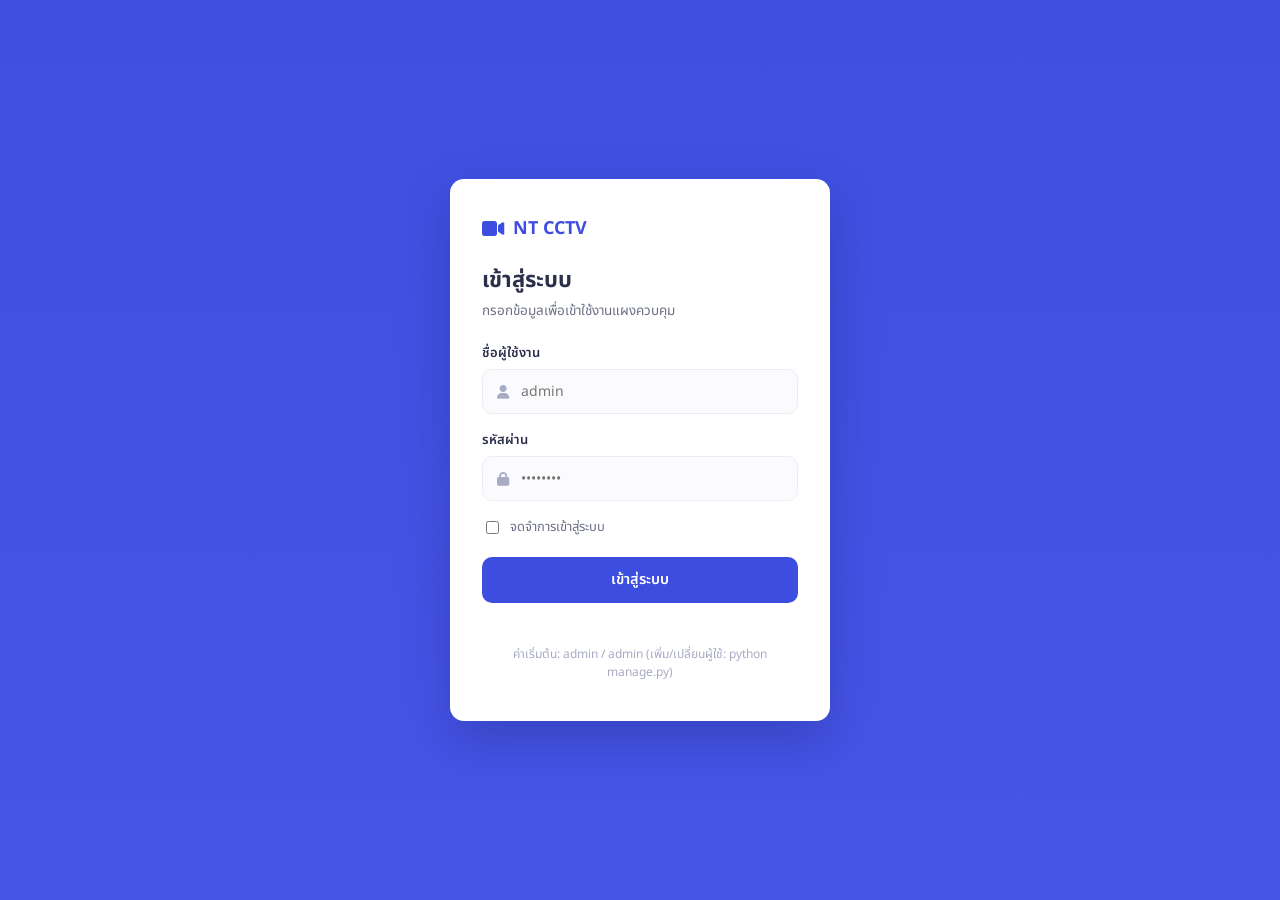
==== index.html @ cc2171d7 "Fix MikroTik Netwatch status never reaching the dashboard สถานะที่ MikroTik รายงานเข้ามาไม่เคยแสดงบน" ====
<!DOCTYPE html>
<html lang="th">
<head>
<meta charset="UTF-8" />
<meta name="viewport" content="width=device-width, initial-scale=1.0" />
<meta name="theme-color" content="#3d4de0" />
<link rel="manifest" href="manifest.json" />
<link rel="icon" type="image/png" href="icon-192.png" />
<link rel="apple-touch-icon" href="icon-192.png" />
<title>NT CCTV - เข้าสู่ระบบ</title>
<script>
  // render-blocking guard: already logged in -> go straight to dashboard (no flash)
  if (sessionStorage.getItem("ntcctv_auth") === "1" || localStorage.getItem("ntcctv_auth") === "1") {
    location.replace("dashboard.html");
  }
</script>
<link rel="preconnect" href="https://fonts.googleapis.com">
<link href="https://fonts.googleapis.com/css2?family=Noto+Sans+Thai:wght@400;500;600;700&display=swap" rel="stylesheet">
<link rel="stylesheet" href="https://cdnjs.cloudflare.com/ajax/libs/font-awesome/6.5.1/css/all.min.css">
<link rel="stylesheet" href="style.css" />
</head>
<body>

<div class="login-wrap">
  <form id="loginForm" class="login-card">
    <div class="login-logo">
      <i class="fa-solid fa-video"></i>
      <span>NT <b>CCTV</b></span>
    </div>
    <h1>เข้าสู่ระบบ</h1>
    <p class="login-sub">กรอกข้อมูลเพื่อเข้าใช้งานแผงควบคุม</p>

    <label class="field">
      <span>ชื่อผู้ใช้งาน</span>
      <div class="field-input">
        <i class="fa-solid fa-user"></i>
        <input type="text" id="loginUser" placeholder="admin" autocomplete="username" required />
      </div>
    </label>

    <label class="field">
      <span>รหัสผ่าน</span>
      <div class="field-input">
        <i class="fa-solid fa-lock"></i>
        <input type="password" id="loginPass" placeholder="••••••••" autocomplete="current-password" required />
      </div>
    </label>

    <label class="remember">
      <input type="checkbox" id="loginRemember" />
      <span>จดจำการเข้าสู่ระบบ</span>
    </label>

    <button type="submit" class="btn-primary btn-block">เข้าสู่ระบบ</button>
    <p class="login-error" id="loginError"></p>
    <p class="login-hint">ค่าเริ่มต้น: admin / admin (เพิ่ม/เปลี่ยนผู้ใช้: python manage.py)</p>
  </form>
</div>

<script src="app.js"></script>
<script>
  if ("serviceWorker" in navigator) {
    navigator.serviceWorker.register("/sw.js").catch(() => {});
  }
</script>
</body>
</html>
---- style.css ----
:root {
  --blue-primary: #3d4de0;
  --blue-primary-dark: #2f3cc4;
  --sidebar-bg: linear-gradient(180deg, #3f4fe0 0%, #4655e8 100%);
  --green: #22b573;
  --red: #e5484d;
  --orange: #f2a93b;
  --text-dark: #2b2f4a;
  --text-mid: #6b7086;
  --text-light: #a7abc3;
  --bg: #f3f4f9;
  --card-bg: #ffffff;
  --border: #ececf3;
  --radius: 14px;
}

* { box-sizing: border-box; }

body {
  margin: 0;
  font-family: 'Noto Sans Thai', 'Segoe UI', sans-serif;
  background: var(--bg);
  color: var(--text-dark);
}

button, input {
  font-family: inherit;
}

/* ===================== LOGIN ===================== */
.login-wrap {
  min-height: 100vh;
  display: flex;
  align-items: center;
  justify-content: center;
  background: var(--sidebar-bg);
  padding: 20px;
}

.login-card {
  background: #fff;
  width: 100%;
  max-width: 380px;
  border-radius: var(--radius);
  padding: 36px 32px 28px;
  box-shadow: 0 20px 50px rgba(20, 25, 80, 0.25);
}

.login-logo {
  display: flex;
  align-items: center;
  gap: 8px;
  font-size: 18px;
  font-weight: 700;
  color: var(--blue-primary);
  margin-bottom: 22px;
}
.login-logo i { font-size: 20px; }

.login-card h1 {
  font-size: 22px;
  margin: 0 0 4px;
}
.login-sub {
  color: var(--text-mid);
  font-size: 13.5px;
  margin: 0 0 22px;
}

.field {
  display: block;
  margin-bottom: 16px;
}
.field span {
  display: block;
  font-size: 13px;
  font-weight: 600;
  color: var(--text-dark);
  margin-bottom: 6px;
}
.field-input {
  display: flex;
  align-items: center;
  gap: 10px;
  border: 1.5px solid var(--border);
  border-radius: 10px;
  padding: 10px 14px;
  background: #fbfbfe;
  transition: border-color .15s;
}
.field-input:focus-within {
  border-color: var(--blue-primary);
}
.field-input i {
  color: var(--text-light);
  font-size: 14px;
}
.field-input input {
  border: none;
  outline: none;
  background: transparent;
  flex: 1;
  font-size: 14px;
  color: var(--text-dark);
}

.remember {
  display: flex;
  align-items: center;
  gap: 8px;
  font-size: 13px;
  color: var(--text-mid);
  margin-bottom: 20px;
  cursor: pointer;
}

.btn-primary {
  background: var(--blue-primary);
  color: #fff;
  border: none;
  border-radius: 10px;
  padding: 12px 18px;
  font-size: 14.5px;
  font-weight: 600;
  cursor: pointer;
  transition: background .15s;
}
.btn-primary:hover { background: var(--blue-primary-dark); }
.btn-block { width: 100%; }

.btn-secondary {
  background: #fff;
  color: var(--text-dark);
  border: 1.5px solid var(--border);
  border-radius: 10px;
  padding: 12px 18px;
  font-size: 14.5px;
  font-weight: 600;
  cursor: pointer;
}
.btn-secondary:hover { background: #f6f6fb; }

.login-error {
  color: var(--red);
  font-size: 13px;
  min-height: 18px;
  margin: 10px 0 0;
  text-align: center;
}
.login-hint {
  text-align: center;
  color: var(--text-light);
  font-size: 12px;
  margin-top: 14px;
}

/* ===================== APP LAYOUT ===================== */
.app-wrap {
  display: flex;
  min-height: 100vh;
}

.sidebar {
  width: 260px;
  flex-shrink: 0;
  background: var(--sidebar-bg);
  color: #fff;
  padding: 22px 16px;
  position: relative;
  display: flex;
  flex-direction: column;
  transition: width .2s ease;
}
.sidebar.collapsed { width: 78px; }
.sidebar.collapsed .brand-text,
.sidebar.collapsed .nav-item span,
.sidebar.collapsed .nav-chevron,
.sidebar.collapsed .nav-section {
  display: none;
}
.sidebar.collapsed .nav-item { justify-content: center; }

.brand {
  display: flex;
  align-items: center;
  gap: 10px;
  font-size: 19px;
  font-weight: 700;
  padding: 4px 10px 22px;
}
.brand i { font-size: 20px; }

.nav {
  display: flex;
  flex-direction: column;
  gap: 3px;
  flex: 1;
  overflow-y: auto;
}
.nav-section {
  font-size: 11px;
  text-transform: uppercase;
  letter-spacing: .06em;
  color: rgba(255,255,255,.55);
  padding: 14px 10px 4px;
  font-weight: 600;
}
.nav-item {
  display: flex;
  align-items: center;
  gap: 12px;
  padding: 11px 12px;
  border-radius: 10px;
  color: rgba(255,255,255,.85);
  text-decoration: none;
  font-size: 14px;
  font-weight: 500;
  transition: background .15s;
}
.nav-item i:first-child { width: 18px; text-align: center; }
.nav-item:hover { background: rgba(255,255,255,.12); }
.nav-item.active {
  background: rgba(255,255,255,.18);
  color: #fff;
  font-weight: 600;
}
.nav-chevron {
  margin-left: auto;
  font-size: 11px;
  opacity: .6;
}
.nav-item[data-disabled="true"] {
  cursor: not-allowed;
}

.collapse-btn {
  position: absolute;
  bottom: 18px;
  left: 50%;
  transform: translateX(-50%);
  width: 34px;
  height: 34px;
  border-radius: 50%;
  border: none;
  background: rgba(255,255,255,.15);
  color: #fff;
  cursor: pointer;
  display: flex;
  align-items: center;
  justify-content: center;
  transition: transform .2s;
}
.sidebar.collapsed .collapse-btn i { transform: rotate(180deg); }

/* ===================== MAIN / TOPBAR ===================== */
.main {
  flex: 1;
  display: flex;
  flex-direction: column;
  min-width: 0;
}

.topbar {
  display: flex;
  align-items: center;
  justify-content: space-between;
  gap: 20px;
  padding: 18px 32px;
  background: var(--bg);
}

.search-box {
  flex: 1;
  max-width: 480px;
  display: flex;
  align-items: center;
  background: #fff;
  border-radius: 10px;
  border: 1.5px solid var(--border);
  overflow: hidden;
}
.search-box input {
  flex: 1;
  border: none;
  outline: none;
  padding: 12px 16px;
  font-size: 14px;
  background: transparent;
}
.search-box button {
  background: var(--blue-primary);
  border: none;
  color: #fff;
  padding: 12px 18px;
  cursor: pointer;
}

.top-actions {
  display: flex;
  align-items: center;
  gap: 18px;
}
.icon-btn {
  position: relative;
  background: #fff;
  border: 1.5px solid var(--border);
  width: 42px;
  height: 42px;
  border-radius: 50%;
  display: flex;
  align-items: center;
  justify-content: center;
  cursor: pointer;
  color: var(--text-mid);
  font-size: 16px;
}
.icon-btn:hover { color: var(--blue-primary); }
.badge {
  position: absolute;
  top: -4px;
  right: -4px;
  background: var(--red);
  color: #fff;
  font-size: 10px;
  font-weight: 700;
  min-width: 18px;
  height: 18px;
  border-radius: 9px;
  display: flex;
  align-items: center;
  justify-content: center;
  padding: 0 4px;
}
.profile-wrap {
  position: relative;
}
.profile {
  background: none;
  border: none;
  padding: 0;
  cursor: pointer;
  display: flex;
  align-items: center;
}
.profile i {
  font-size: 40px;
  color: var(--blue-primary);
}
.profile-menu {
  position: absolute;
  top: calc(100% + 12px);
  right: 0;
  width: 200px;
  background: #fff;
  border-radius: 14px;
  box-shadow: 0 16px 40px rgba(20, 25, 80, .18);
  border: 1px solid var(--border);
  overflow: hidden;
  z-index: 50;
}
.profile-menu-user {
  display: flex;
  align-items: center;
  gap: 10px;
  padding: 14px 16px;
  font-size: 13.5px;
  font-weight: 700;
  color: var(--text-dark);
  border-bottom: 1px solid var(--border);
}
.profile-menu-user i { color: var(--blue-primary); }
.profile-menu-item {
  display: flex;
  align-items: center;
  gap: 10px;
  width: 100%;
  padding: 12px 16px;
  background: none;
  border: none;
  font-size: 13.5px;
  font-weight: 500;
  color: var(--red);
  cursor: pointer;
  text-align: left;
}
.profile-menu-item:hover { background: #fdf2f2; }

/* ===================== NOTIFICATIONS ===================== */
.notif-wrap {
  position: relative;
}
.notif-panel {
  position: absolute;
  top: calc(100% + 12px);
  right: 0;
  width: 320px;
  background: #fff;
  border-radius: 14px;
  box-shadow: 0 16px 40px rgba(20, 25, 80, .18);
  border: 1px solid var(--border);
  overflow: hidden;
  z-index: 50;
}
.notif-panel-header {
  display: flex;
  align-items: center;
  justify-content: space-between;
  padding: 14px 16px;
  border-bottom: 1px solid var(--border);
  font-size: 13.5px;
  font-weight: 700;
  color: var(--text-dark);
}
.notif-refresh {
  background: none;
  border: none;
  color: var(--text-mid);
  font-size: 14px;
  cursor: pointer;
  padding: 4px;
  border-radius: 6px;
}
.notif-refresh:hover { color: var(--blue-primary); }
.notif-list {
  list-style: none;
  margin: 0;
  padding: 6px;
  max-height: 260px;
  overflow-y: auto;
}
.notif-item {
  display: flex;
  align-items: center;
  gap: 10px;
  padding: 10px 10px;
  border-radius: 10px;
  font-size: 13.5px;
}
.notif-item:hover { background: #f8f9fd; }
.notif-item .notif-dot {
  width: 8px;
  height: 8px;
  border-radius: 50%;
  background: var(--red);
  flex-shrink: 0;
}
.notif-item .notif-name {
  flex: 1;
  color: var(--text-dark);
  font-weight: 500;
}
.notif-item .notif-count {
  color: var(--red);
  font-weight: 700;
}
.notif-empty {
  padding: 26px 16px;
  text-align: center;
  color: var(--text-light);
  font-size: 13px;
}
.notif-panel-footer {
  padding: 10px 16px;
  font-size: 11.5px;
  color: var(--text-light);
  border-top: 1px solid var(--border);
  text-align: right;
}

/* ===================== CONTENT ===================== */
.content {
  padding: 8px 32px 40px;
}
.content-head {
  display: flex;
  align-items: center;
  justify-content: space-between;
  flex-wrap: wrap;
  gap: 10px;
  margin-bottom: 22px;
}
.content-head h1 {
  font-size: 26px;
  margin: 0;
}
.api-status {
  display: flex;
  align-items: center;
  gap: 8px;
  font-size: 13px;
  color: var(--text-mid);
  background: #fff;
  border: 1.5px solid var(--border);
  padding: 7px 14px;
  border-radius: 20px;
  cursor: pointer;
}
.api-status i { font-size: 8px; color: var(--red); }
.api-status.connected i { color: var(--green); }
.api-status.demo i { color: var(--orange); }
.api-status.error i { color: var(--red); }
.api-status.loading i {
  color: var(--orange);
  animation: pulse 1s ease-in-out infinite;
}
@keyframes pulse {
  0%, 100% { opacity: 1; }
  50% { opacity: .3; }
}

.cards-grid {
  display: grid;
  grid-template-columns: repeat(2, minmax(0, 1fr));
  gap: 22px;
}
@media (max-width: 900px) {
  .cards-grid { grid-template-columns: 1fr; }
}

.card {
  background: var(--card-bg);
  border-radius: var(--radius);
  padding: 22px 24px;
  display: flex;
  align-items: center;
  justify-content: space-between;
  gap: 16px;
  border-left: 5px solid var(--blue-primary);
  box-shadow: 0 4px 18px rgba(30, 40, 90, .05);
}
.card.accent-green { border-left-color: var(--green); }

.card-info { display: flex; flex-direction: column; gap: 10px; }
.card-title {
  font-size: 13.5px;
  font-weight: 700;
  color: var(--blue-primary);
  text-transform: none;
}
.card-stats {
  display: flex;
  align-items: center;
  gap: 22px;
  flex-wrap: wrap;
}
.stat { display: flex; flex-direction: column; }
.stat .stat-label {
  font-size: 10.5px;
  font-weight: 700;
  letter-spacing: .03em;
  color: var(--text-light);
}
.stat .stat-value {
  font-size: 15px;
  font-weight: 700;
}
.stat.up .stat-value { color: var(--green); }
.stat.down .stat-value { color: var(--red); }
.stat.unknown .stat-value { color: var(--orange); }

.card-icon {
  width: 54px;
  height: 54px;
  border-radius: 14px;
  background: #f4f5fb;
  color: #c7cae3;
  display: flex;
  align-items: center;
  justify-content: center;
  font-size: 22px;
  flex-shrink: 0;
}

/* ===================== MODAL ===================== */
.modal-overlay {
  position: fixed;
  inset: 0;
  background: rgba(20, 24, 60, .45);
  display: flex;
  align-items: center;
  justify-content: center;
  z-index: 100;
  padding: 20px;
}
.modal-overlay[hidden] {
  display: none;
}
.modal {
  background: #fff;
  width: 100%;
  max-width: 520px;
  max-height: 88vh;
  border-radius: var(--radius);
  display: flex;
  flex-direction: column;
  overflow: hidden;
}
.modal-header {
  display: flex;
  align-items: center;
  justify-content: space-between;
  padding: 20px 24px;
  border-bottom: 1px solid var(--border);
}
.modal-header h2 {
  font-size: 17px;
  margin: 0;
  display: flex;
  align-items: center;
  gap: 8px;
}
.modal-close {
  background: none;
  border: none;
  font-size: 16px;
  color: var(--text-mid);
  cursor: pointer;
}
.modal-body {
  padding: 20px 24px;
  overflow-y: auto;
}
.modal-footer {
  display: flex;
  justify-content: flex-end;
  gap: 10px;
  padding: 16px 24px;
  border-top: 1px solid var(--border);
}

.schema-hint {
  background: #f8f9fd;
  border: 1px solid var(--border);
  border-radius: 10px;
  padding: 14px 16px;
  font-size: 12.5px;
  color: var(--text-mid);
  margin-top: 6px;
}
.schema-hint p { margin: 0 0 6px; }
.schema-title { font-weight: 600; color: var(--text-dark); margin-top: 10px !important; }
.schema-hint pre {
  background: #fff;
  border: 1px solid var(--border);
  border-radius: 8px;
  padding: 10px 12px;
  font-size: 11.5px;
  overflow-x: auto;
  margin: 4px 0 0;
}

/* ===================== DEVICES PAGE ===================== */
.panel {
  background: var(--card-bg);
  border-radius: var(--radius);
  padding: 20px 24px;
  margin-bottom: 22px;
  box-shadow: 0 4px 18px rgba(30, 40, 90, .05);
}
.panel-title {
  font-size: 15px;
  font-weight: 700;
  color: var(--blue-primary);
  margin-bottom: 16px;
}

.device-form {
  display: grid;
  grid-template-columns: 2fr 1.4fr 1.2fr auto;
  gap: 14px;
  align-items: end;
}
.device-form .field { margin-bottom: 0; }
.device-form .btn-primary { white-space: nowrap; height: 46px; }
.device-form .login-error { grid-column: 1 / -1; text-align: left; margin: 0; }
.field-input select {
  border: none;
  outline: none;
  background: transparent;
  flex: 1;
  font-size: 14px;
  color: var(--text-dark);
  font-family: inherit;
}
@media (max-width: 900px) {
  .device-form { grid-template-columns: 1fr; }
}

.table-wrap { overflow-x: auto; }
.device-table {
  width: 100%;
  border-collapse: collapse;
  font-size: 13.5px;
}
.device-table th {
  text-align: left;
  padding: 10px 12px;
  color: var(--text-light);
  font-size: 11.5px;
  text-transform: uppercase;
  letter-spacing: .04em;
  border-bottom: 1.5px solid var(--border);
}
.device-table td {
  padding: 12px;
  border-bottom: 1px solid var(--border);
}
.device-table tr:hover td { background: #f8f9fd; }
.dev-id { font-weight: 700; color: var(--blue-primary); }
.dev-seen { color: var(--text-mid); font-size: 12.5px; white-space: nowrap; }
.dev-empty { text-align: center; color: var(--text-light); padding: 28px !important; }

.dev-status {
  display: inline-block;
  padding: 3px 10px;
  border-radius: 12px;
  font-size: 11.5px;
  font-weight: 700;
}
.dev-status.up { background: #e6f7ef; color: var(--green); }
.dev-status.down { background: #fdeaea; color: var(--red); }
.dev-status.unknown { background: #fdf3e2; color: var(--orange); }

.dev-actions { white-space: nowrap; text-align: right; }
.btn-mini {
  background: #fff;
  border: 1.5px solid var(--border);
  border-radius: 8px;
  padding: 6px 10px;
  font-size: 12.5px;
  font-weight: 600;
  color: var(--text-dark);
  cursor: pointer;
  margin-left: 6px;
}
.btn-mini:hover { border-color: var(--blue-primary); color: var(--blue-primary); }
.btn-mini.danger:hover { border-color: var(--red); color: var(--red); }

.table-hint {
  margin: 14px 0 0;
  font-size: 12.5px;
  color: var(--text-mid);
}

.code-hint {
  font-size: 13px;
  color: var(--text-mid);
  margin: 0 0 14px;
}
.code-block-head[hidden] {
  display: none;   /* display:flex ข้างล่างจะชนะ [hidden] ของเบราว์เซอร์ ถ้าไม่เขียนบรรทัดนี้ */
}
.code-block-head {
  display: flex;
  align-items: center;
  justify-content: space-between;
  font-size: 13px;
  font-weight: 700;
  margin: 12px 0 6px;
}
.btn-copy {
  background: #fff;
  border: 1.5px solid var(--border);
  border-radius: 8px;
  padding: 4px 10px;
  font-size: 12px;
  font-weight: 600;
  cursor: pointer;
  color: var(--text-mid);
}
.btn-copy:hover { color: var(--blue-primary); border-color: var(--blue-primary); }
.code-block {
  background: #1e2233;
  color: #d6e0ff;
  border-radius: 10px;
  padding: 14px 16px;
  font-size: 12px;
  line-height: 1.7;
  overflow-x: auto;
  margin: 0;
  white-space: pre;
}

/* ===================== RESPONSIVE (MOBILE) ===================== */
@media (max-width: 768px) {
  .sidebar {
    width: 72px;
    padding: 18px 10px;
  }
  .sidebar .brand-text,
  .sidebar .nav-item span,
  .sidebar .nav-chevron,
  .sidebar .nav-section {
    display: none;
  }
  .sidebar .nav-item { justify-content: center; }
  .sidebar .brand { justify-content: center; padding: 4px 0 18px; }
  .collapse-btn { display: none; }

  .topbar {
    padding: 14px 16px;
    gap: 12px;
  }
  .content { padding: 8px 16px 28px; }
  .content-head h1 { font-size: 22px; }

  .notif-panel { width: 280px; right: -60px; }
}
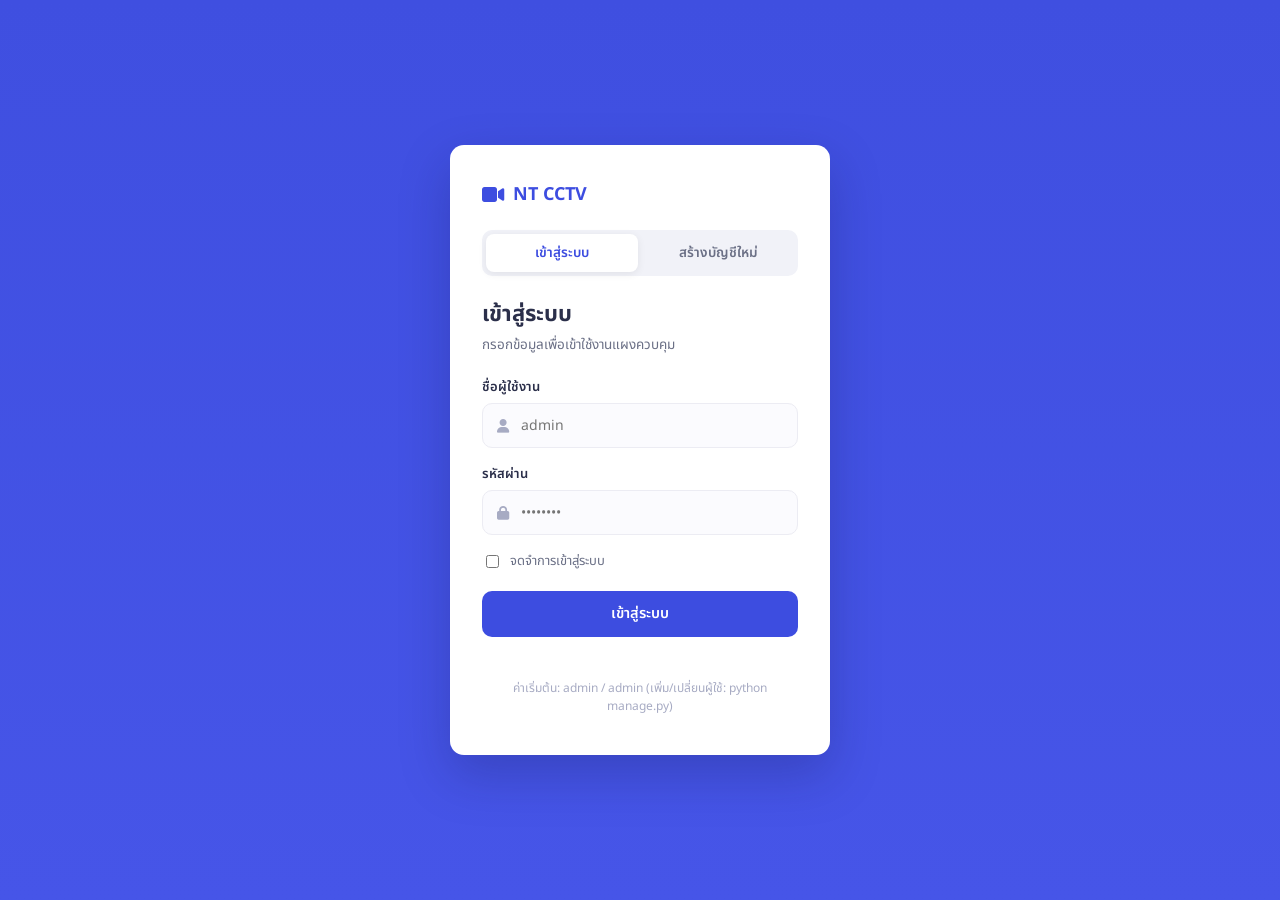
==== commit 30bfc546: "Add user registration form directly on the login page" ====
--- a/index.html
+++ b/index.html
@@ -22,39 +22,82 @@
 <body>
 
 <div class="login-wrap">
-  <form id="loginForm" class="login-card">
+  <div class="login-card">
     <div class="login-logo">
       <i class="fa-solid fa-video"></i>
       <span>NT <b>CCTV</b></span>
     </div>
-    <h1>เข้าสู่ระบบ</h1>
-    <p class="login-sub">กรอกข้อมูลเพื่อเข้าใช้งานแผงควบคุม</p>
 
-    <label class="field">
-      <span>ชื่อผู้ใช้งาน</span>
-      <div class="field-input">
-        <i class="fa-solid fa-user"></i>
-        <input type="text" id="loginUser" placeholder="admin" autocomplete="username" required />
-      </div>
-    </label>
+    <div class="auth-tabs">
+      <button type="button" class="auth-tab active" id="tabLoginBtn">เข้าสู่ระบบ</button>
+      <button type="button" class="auth-tab" id="tabRegisterBtn">สร้างบัญชีใหม่</button>
+    </div>
 
-    <label class="field">
-      <span>รหัสผ่าน</span>
-      <div class="field-input">
-        <i class="fa-solid fa-lock"></i>
-        <input type="password" id="loginPass" placeholder="••••••••" autocomplete="current-password" required />
-      </div>
-    </label>
+    <!-- Login Form -->
+    <form id="loginForm">
+      <h1>เข้าสู่ระบบ</h1>
+      <p class="login-sub">กรอกข้อมูลเพื่อเข้าใช้งานแผงควบคุม</p>
 
-    <label class="remember">
-      <input type="checkbox" id="loginRemember" />
-      <span>จดจำการเข้าสู่ระบบ</span>
-    </label>
+      <label class="field">
+        <span>ชื่อผู้ใช้งาน</span>
+        <div class="field-input">
+          <i class="fa-solid fa-user"></i>
+          <input type="text" id="loginUser" placeholder="admin" autocomplete="username" required />
+        </div>
+      </label>
 
-    <button type="submit" class="btn-primary btn-block">เข้าสู่ระบบ</button>
-    <p class="login-error" id="loginError"></p>
-    <p class="login-hint">ค่าเริ่มต้น: admin / admin (เพิ่ม/เปลี่ยนผู้ใช้: python manage.py)</p>
-  </form>
+      <label class="field">
+        <span>รหัสผ่าน</span>
+        <div class="field-input">
+          <i class="fa-solid fa-lock"></i>
+          <input type="password" id="loginPass" placeholder="••••••••" autocomplete="current-password" required />
+        </div>
+      </label>
+
+      <label class="remember">
+        <input type="checkbox" id="loginRemember" />
+        <span>จดจำการเข้าสู่ระบบ</span>
+      </label>
+
+      <button type="submit" class="btn-primary btn-block">เข้าสู่ระบบ</button>
+      <p class="login-error" id="loginError"></p>
+      <p class="login-hint">ค่าเริ่มต้น: admin / admin (เพิ่ม/เปลี่ยนผู้ใช้: python manage.py)</p>
+    </form>
+
+    <!-- Register Form -->
+    <form id="registerForm" hidden>
+      <h1>สร้างบัญชีใหม่</h1>
+      <p class="login-sub">กำหนดชื่อผู้ใช้และรหัสผ่านเพื่อเข้าใช้งาน</p>
+
+      <label class="field">
+        <span>ชื่อผู้ใช้งาน</span>
+        <div class="field-input">
+          <i class="fa-solid fa-user"></i>
+          <input type="text" id="regUser" placeholder="ระบุชื่อผู้ใช้งาน" autocomplete="username" required />
+        </div>
+      </label>
+
+      <label class="field">
+        <span>รหัสผ่าน</span>
+        <div class="field-input">
+          <i class="fa-solid fa-lock"></i>
+          <input type="password" id="regPass" placeholder="อย่างน้อย 4 ตัวอักษร" autocomplete="new-password" required />
+        </div>
+      </label>
+
+      <label class="field">
+        <span>ยืนยันรหัสผ่าน</span>
+        <div class="field-input">
+          <i class="fa-solid fa-check-double"></i>
+          <input type="password" id="regPassConfirm" placeholder="กรอกรหัสผ่านซ้ำอีกครั้ง" autocomplete="new-password" required />
+        </div>
+      </label>
+
+      <button type="submit" class="btn-primary btn-block">สร้างบัญชีผู้ใช้</button>
+      <p class="login-error" id="regError"></p>
+      <p class="login-success" id="regSuccess" style="display:none;"></p>
+    </form>
+  </div>
 </div>
 
 <script src="app.js"></script>
--- a/style.css
+++ b/style.css
@@ -57,6 +57,35 @@
 }
 .login-logo i { font-size: 20px; }
 
+.auth-tabs {
+  display: flex;
+  background: #f1f2f8;
+  border-radius: 10px;
+  padding: 4px;
+  margin-bottom: 22px;
+  gap: 4px;
+}
+.auth-tab {
+  flex: 1;
+  padding: 9px 12px;
+  font-size: 13.5px;
+  font-weight: 600;
+  border: none;
+  background: transparent;
+  color: var(--text-mid);
+  border-radius: 8px;
+  cursor: pointer;
+  transition: all .15s ease;
+}
+.auth-tab:hover {
+  color: var(--text-dark);
+}
+.auth-tab.active {
+  background: #fff;
+  color: var(--blue-primary);
+  box-shadow: 0 2px 8px rgba(0, 0, 0, 0.07);
+}
+
 .login-card h1 {
   font-size: 22px;
   margin: 0 0 4px;
@@ -100,6 +129,9 @@
   outline: none;
   background: transparent;
   flex: 1;
+  /* flex item ย่อต่ำกว่าความกว้างของ placeholder ตัวเองไม่ได้ถ้าไม่เขียนบรรทัดนี้
+     ทำให้ทั้งช่องดันกว้างเกินกรอบบนจอแคบ */
+  min-width: 0;
   font-size: 14px;
   color: var(--text-dark);
 }
@@ -139,6 +171,20 @@
   cursor: pointer;
 }
 .btn-secondary:hover { background: #f6f6fb; }
+
+.btn-danger {
+  background: var(--red);
+  color: #fff;
+  border: none;
+  border-radius: 10px;
+  padding: 12px 18px;
+  font-size: 14.5px;
+  font-weight: 600;
+  font-family: inherit;
+  cursor: pointer;
+  transition: background .15s;
+}
+.btn-danger:hover { background: #cf3b40; }
 
 .login-error {
   color: var(--red);
@@ -146,6 +192,14 @@
   min-height: 18px;
   margin: 10px 0 0;
   text-align: center;
+}
+.login-success {
+  color: var(--green);
+  font-size: 13px;
+  min-height: 18px;
+  margin: 10px 0 0;
+  text-align: center;
+  font-weight: 500;
 }
 .login-hint {
   text-align: center;
@@ -393,7 +447,7 @@
   position: absolute;
   top: calc(100% + 12px);
   right: 0;
-  width: 320px;
+  width: 360px;
   background: #fff;
   border-radius: 14px;
   box-shadow: 0 16px 40px rgba(20, 25, 80, .18);
@@ -425,9 +479,10 @@
   list-style: none;
   margin: 0;
   padding: 6px;
-  max-height: 260px;
+  max-height: 400px;
   overflow-y: auto;
 }
+.notif-group { list-style: none; }
 .notif-item {
   display: flex;
   align-items: center;
@@ -435,8 +490,55 @@
   padding: 10px 10px;
   border-radius: 10px;
   font-size: 13.5px;
+  /* หัวข้อหมวดเป็น <button> เพื่อกางรายชื่ออุปกรณ์ที่ down ข้างใต้ */
+  width: 100%;
+  background: none;
+  border: none;
+  font-family: inherit;
+  cursor: pointer;
+  text-align: left;
 }
 .notif-item:hover { background: #f8f9fd; }
+.notif-chevron {
+  color: var(--text-light);
+  font-size: 11px;
+  transition: transform .15s;
+}
+.notif-item.open .notif-chevron { transform: rotate(180deg); }
+.notif-sub {
+  list-style: none;
+  margin: 0 0 6px;
+  padding: 2px 10px 2px 28px;
+}
+.notif-sub-item {
+  padding: 8px 10px;
+  border-left: 2px solid #f2d3d4;
+  margin-bottom: 4px;
+}
+.notif-sub-name {
+  font-size: 12.5px;
+  font-weight: 600;
+  color: var(--text-dark);
+}
+.notif-sub-meta {
+  font-size: 11.5px;
+  color: var(--text-mid);
+  margin-top: 2px;
+  word-break: break-word;
+}
+.notif-sub-map {
+  display: inline-block;
+  margin-top: 4px;
+  font-size: 11.5px;
+  color: var(--blue-primary);
+  text-decoration: none;
+}
+.notif-sub-map:hover { text-decoration: underline; }
+.notif-sub-empty {
+  padding: 8px 10px;
+  font-size: 11.5px;
+  color: var(--text-light);
+}
 .notif-item .notif-dot {
   width: 8px;
   height: 8px;
@@ -453,6 +555,9 @@
   color: var(--red);
   font-weight: 700;
 }
+.notif-item .notif-dot.warn { background: var(--orange); }
+.notif-item .notif-count.warn { color: var(--orange); }
+.notif-sub.warn .notif-sub-item { border-left-color: #f6dfb8; }
 .notif-empty {
   padding: 26px 16px;
   text-align: center;
@@ -493,11 +598,9 @@
   border: 1.5px solid var(--border);
   padding: 7px 14px;
   border-radius: 20px;
-  cursor: pointer;
 }
 .api-status i { font-size: 8px; color: var(--red); }
 .api-status.connected i { color: var(--green); }
-.api-status.demo i { color: var(--orange); }
 .api-status.error i { color: var(--red); }
 .api-status.loading i {
   color: var(--orange);
@@ -543,7 +646,22 @@
   gap: 22px;
   flex-wrap: wrap;
 }
-.stat { display: flex; flex-direction: column; }
+.stat {
+  display: flex;
+  flex-direction: column;
+  align-items: flex-start;
+  /* เป็น <button> แล้ว (กดดูรายการอุปกรณ์) — ล้างหน้าตาปุ่มของเบราว์เซอร์ทิ้ง */
+  background: none;
+  border: none;
+  font-family: inherit;
+  padding: 4px 8px;
+  margin: -4px -8px;
+  border-radius: 8px;
+  cursor: pointer;
+  text-align: left;
+}
+.stat:hover { background: #f4f5fb; }
+.stat:focus-visible { outline: 2px solid var(--blue-primary); outline-offset: 1px; }
 .stat .stat-label {
   font-size: 10.5px;
   font-weight: 700;
@@ -595,6 +713,58 @@
   flex-direction: column;
   overflow: hidden;
 }
+.modal-wide { max-width: 860px; }
+.modal-sm { max-width: 420px; }
+
+/* กล่องยืนยันก่อนลบ — แทน confirm() ของเบราว์เซอร์ที่หน้าตาไม่เข้ากับที่เหลือ */
+.confirm-body { text-align: center; }
+.confirm-icon {
+  width: 56px;
+  height: 56px;
+  margin: 2px auto 14px;
+  border-radius: 50%;
+  background: #fdeaea;
+  color: var(--red);
+  display: flex;
+  align-items: center;
+  justify-content: center;
+  font-size: 21px;
+}
+.confirm-lead {
+  margin: 0 0 14px;
+  font-size: 15px;
+  font-weight: 700;
+  color: var(--text-dark);
+}
+.confirm-card {
+  border: 1.5px solid var(--border);
+  border-radius: 10px;
+  background: #fbfbfe;
+  padding: 12px 14px;
+  text-align: left;
+}
+.confirm-name {
+  font-size: 14px;
+  font-weight: 700;
+  color: var(--text-dark);
+  word-break: break-word;
+}
+.confirm-meta {
+  font-size: 12.5px;
+  color: var(--text-mid);
+  margin-top: 3px;
+  word-break: break-word;
+}
+.confirm-note {
+  display: flex;
+  gap: 8px;
+  text-align: left;
+  margin: 14px 0 0;
+  font-size: 12px;
+  line-height: 1.6;
+  color: var(--text-mid);
+}
+.confirm-note i { color: var(--orange); margin-top: 3px; }
 .modal-header {
   display: flex;
   align-items: center;
@@ -626,27 +796,6 @@
   gap: 10px;
   padding: 16px 24px;
   border-top: 1px solid var(--border);
-}
-
-.schema-hint {
-  background: #f8f9fd;
-  border: 1px solid var(--border);
-  border-radius: 10px;
-  padding: 14px 16px;
-  font-size: 12.5px;
-  color: var(--text-mid);
-  margin-top: 6px;
-}
-.schema-hint p { margin: 0 0 6px; }
-.schema-title { font-weight: 600; color: var(--text-dark); margin-top: 10px !important; }
-.schema-hint pre {
-  background: #fff;
-  border: 1px solid var(--border);
-  border-radius: 8px;
-  padding: 10px 12px;
-  font-size: 11.5px;
-  overflow-x: auto;
-  margin: 4px 0 0;
 }
 
 /* ===================== DEVICES PAGE ===================== */
@@ -663,14 +812,26 @@
   color: var(--blue-primary);
   margin-bottom: 16px;
 }
+.panel-head {
+  display: flex;
+  align-items: center;
+  justify-content: space-between;
+  gap: 12px;
+  flex-wrap: wrap;
+  margin-bottom: 16px;
+}
+.panel-head .panel-title { margin-bottom: 0; }
 
 .device-form {
   display: grid;
-  grid-template-columns: 2fr 1.4fr 1.2fr auto;
+  /* 6 ช่องย่อย: ฟิลด์ปกติกิน 2 ช่อง ฟิลด์ยาว (.wide) กิน 4 ช่อง */
+  grid-template-columns: repeat(6, minmax(0, 1fr));
   gap: 14px;
   align-items: end;
 }
-.device-form .field { margin-bottom: 0; }
+.device-form .field { margin-bottom: 0; grid-column: span 2; }
+.device-form .field.wide { grid-column: span 4; }
+.device-form .btn-primary { grid-column: span 2; }
 .device-form .btn-primary { white-space: nowrap; height: 46px; }
 .device-form .login-error { grid-column: 1 / -1; text-align: left; margin: 0; }
 .field-input select {
@@ -678,13 +839,44 @@
   outline: none;
   background: transparent;
   flex: 1;
+  min-width: 0;
   font-size: 14px;
   color: var(--text-dark);
   font-family: inherit;
 }
 @media (max-width: 900px) {
-  .device-form { grid-template-columns: 1fr; }
-}
+  /* ต้องเป็น minmax(0,1fr) ไม่ใช่ 1fr เฉยๆ เพราะ 1fr = minmax(auto,1fr)
+     ซึ่งมีค่าต่ำสุดเท่ากับ min-content ของช่องที่กว้างที่สุด ถ้ากว้างกว่ากรอบ
+     คอลัมน์จะดันล้นออกนอกกล่องขาว (เห็นชัดตอนเปิดในโทรศัพท์) */
+  .device-form { grid-template-columns: minmax(0, 1fr); }
+  .device-form .field,
+  .device-form .field.wide,
+  .device-form .btn-primary { grid-column: auto; }
+}
+
+/* ปุ่มเปิดแผนที่ที่อยู่ท้ายช่องกรอกพิกัด */
+.btn-pin {
+  flex-shrink: 0;
+  background: #fff;
+  border: 1.5px solid var(--border);
+  border-radius: 8px;
+  padding: 5px 10px;
+  font-size: 12px;
+  font-weight: 600;
+  font-family: inherit;
+  color: var(--text-mid);
+  cursor: pointer;
+  white-space: nowrap;
+}
+.btn-pin:hover { color: var(--blue-primary); border-color: var(--blue-primary); }
+
+.dev-map {
+  color: var(--blue-primary);
+  text-decoration: none;
+  white-space: nowrap;
+  font-size: 12.5px;
+}
+.dev-map:hover { text-decoration: underline; }
 
 .table-wrap { overflow-x: auto; }
 .device-table {
@@ -708,6 +900,7 @@
 .device-table tr:hover td { background: #f8f9fd; }
 .dev-id { font-weight: 700; color: var(--blue-primary); }
 .dev-seen { color: var(--text-mid); font-size: 12.5px; white-space: nowrap; }
+.dev-muted { color: var(--text-mid); }
 .dev-empty { text-align: center; color: var(--text-light); padding: 28px !important; }
 
 .dev-status {
@@ -720,6 +913,18 @@
 .dev-status.up { background: #e6f7ef; color: var(--green); }
 .dev-status.down { background: #fdeaea; color: var(--red); }
 .dev-status.unknown { background: #fdf3e2; color: var(--orange); }
+/* ขาดการติดต่อ = นับเป็น unknown เหมือนกัน แต่ทำให้แยกออกด้วยตาว่าคนละสาเหตุ */
+.dev-status.stale {
+  background: #fdf3e2;
+  color: var(--orange);
+  border: 1px dashed currentColor;
+}
+.dev-quiet {
+  font-size: 11px;
+  color: var(--text-light);
+  margin-top: 2px;
+}
+.dev-quiet.stale { color: var(--orange); font-weight: 600; }
 
 .dev-actions { white-space: nowrap; text-align: right; }
 .btn-mini {
@@ -747,6 +952,61 @@
   color: var(--text-mid);
   margin: 0 0 14px;
 }
+.storage-warn {
+  display: flex;
+  align-items: flex-start;
+  gap: 10px;
+  background: #fdf3e2;
+  border: 1.5px solid #f0c98a;
+  color: #8a5a12;
+  border-radius: 10px;
+  padding: 12px 16px;
+  margin-bottom: 18px;
+  font-size: 13px;
+  line-height: 1.6;
+}
+.storage-warn i { margin-top: 2px; }
+.storage-warn.ok {
+  background: #e9f8f1;
+  border-color: #bfe6d4;
+  color: #17734b;
+}
+
+/* ===================== สำรองข้อมูลในหน้าตั้งค่า ===================== */
+.settings-section {
+  border-top: 1px solid var(--border);
+  margin-top: 18px;
+  padding-top: 16px;
+}
+.settings-section-title {
+  font-size: 13px;
+  font-weight: 700;
+  color: var(--text-dark);
+  margin-bottom: 6px;
+}
+.settings-actions {
+  display: flex;
+  gap: 10px;
+  flex-wrap: wrap;
+  margin-top: 10px;
+}
+.settings-actions .btn-secondary,
+.settings-actions .btn-danger {
+  padding: 9px 14px;
+  font-size: 13px;
+}
+.restore-confirm {
+  margin-top: 12px;
+  padding: 12px 14px;
+  border: 1.5px solid #f6cfd0;
+  background: #fdeaea;
+  border-radius: 10px;
+  font-size: 12.5px;
+  line-height: 1.7;
+  color: var(--text-dark);
+}
+.restore-confirm[hidden] { display: none; }
+
 .code-block-head[hidden] {
   display: none;   /* display:flex ข้างล่างจะชนะ [hidden] ของเบราว์เซอร์ ถ้าไม่เขียนบรรทัดนี้ */
 }
@@ -779,6 +1039,61 @@
   overflow-x: auto;
   margin: 0;
   white-space: pre;
+}
+
+/* ===================== MAP PICKER ===================== */
+.map-body { position: relative; }
+.map-search {
+  display: flex;
+  gap: 10px;
+  align-items: stretch;
+  margin-bottom: 10px;
+}
+.map-search .field-input { flex: 1; padding: 8px 12px; }
+.map-search .btn-secondary { padding: 8px 14px; white-space: nowrap; }
+.map-results {
+  list-style: none;
+  margin: -6px 0 10px;
+  padding: 6px;
+  border: 1.5px solid var(--border);
+  border-radius: 10px;
+  background: #fff;
+  max-height: 180px;
+  overflow-y: auto;
+}
+.map-results[hidden] { display: none; }
+.map-result {
+  padding: 8px 10px;
+  border-radius: 8px;
+  font-size: 12.5px;
+  color: var(--text-dark);
+  cursor: pointer;
+}
+.map-result:hover { background: #f4f5fb; }
+.map-result-note {
+  padding: 8px 10px;
+  font-size: 12.5px;
+  color: var(--text-light);
+}
+.map-canvas {
+  height: 420px;
+  border-radius: 10px;
+  border: 1.5px solid var(--border);
+  /* Leaflet วาง pane เป็น absolute — ต้องมี z-index ของตัวเองไม่งั้นทับปุ่มใน modal */
+  z-index: 0;
+}
+.map-coord {
+  margin-top: 8px;
+  padding: 10px 14px;
+  border-radius: 10px;
+  background: #f4f5fb;
+  font-size: 13.5px;
+  font-weight: 700;
+  color: var(--text-dark);
+}
+@media (max-width: 768px) {
+  .map-canvas { height: 300px; }
+  .map-search { flex-wrap: wrap; }
 }
 
 /* ===================== RESPONSIVE (MOBILE) ===================== */
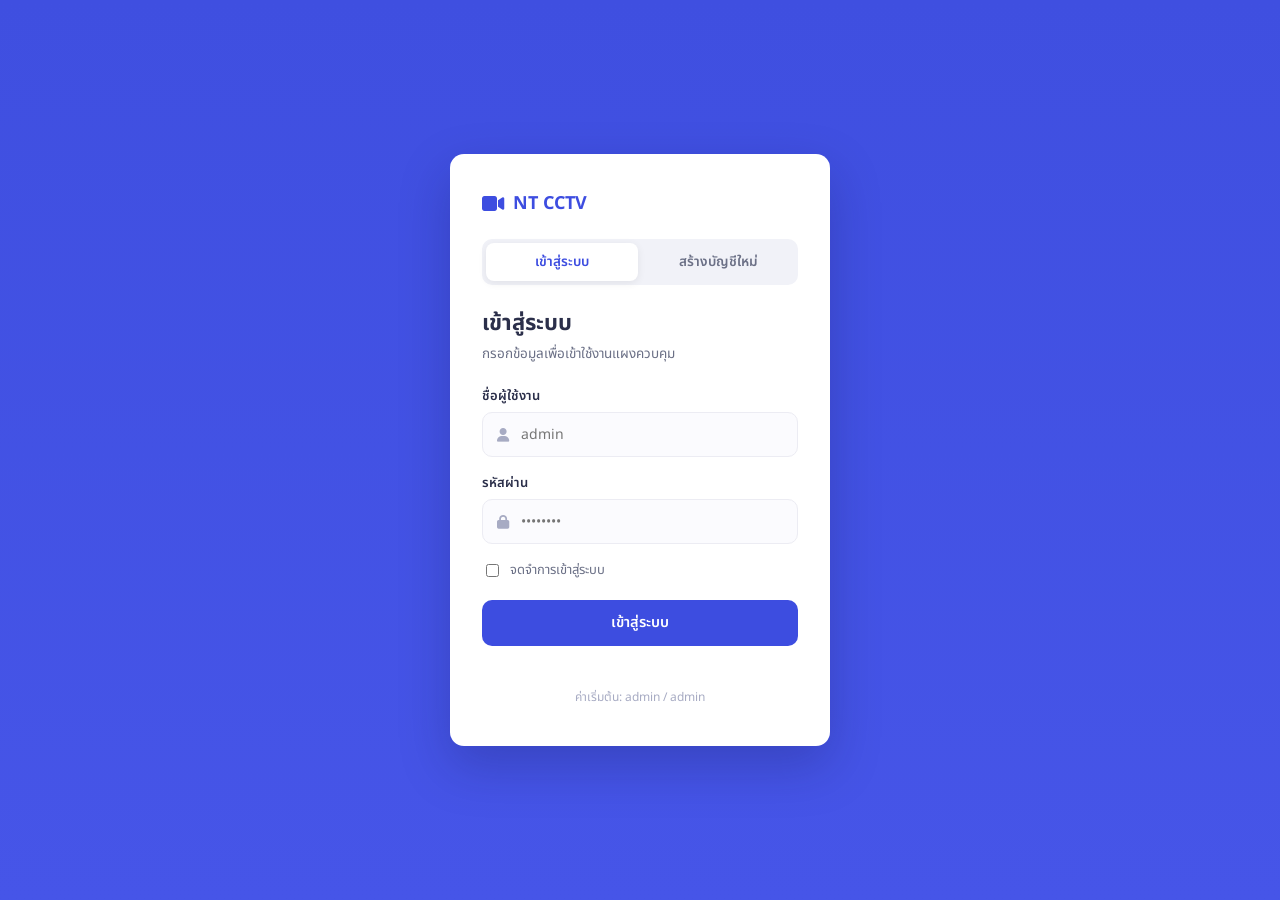
==== commit 63b42dc1: "Remove manage.py hint, add login success toast and mobile responsive styling" ====
--- a/index.html
+++ b/index.html
@@ -20,6 +20,8 @@
 <link rel="stylesheet" href="style.css" />
 </head>
 <body>
+
+<div class="auth-toast" id="authToast" role="alert" aria-live="assertive" hidden></div>
 
 <div class="login-wrap">
   <div class="login-card">
@@ -61,7 +63,8 @@
 
       <button type="submit" class="btn-primary btn-block">เข้าสู่ระบบ</button>
       <p class="login-error" id="loginError"></p>
-      <p class="login-hint">ค่าเริ่มต้น: admin / admin (เพิ่ม/เปลี่ยนผู้ใช้: python manage.py)</p>
+      <p class="login-success" id="loginSuccess" style="display:none;"></p>
+      <p class="login-hint">ค่าเริ่มต้น: admin / admin</p>
     </form>
 
     <!-- Register Form -->
--- a/style.css
+++ b/style.css
@@ -206,6 +206,69 @@
   color: var(--text-light);
   font-size: 12px;
   margin-top: 14px;
+}
+
+/* Toast Notification */
+.auth-toast {
+  position: fixed;
+  top: 24px;
+  left: 50%;
+  transform: translateX(-50%) translateY(-20px);
+  background: #ffffff;
+  color: var(--text-dark);
+  border-left: 4px solid var(--green);
+  padding: 13px 20px;
+  border-radius: 12px;
+  box-shadow: 0 10px 30px rgba(20, 25, 80, 0.15), 0 2px 6px rgba(0, 0, 0, 0.06);
+  display: flex;
+  align-items: center;
+  gap: 10px;
+  font-size: 14.5px;
+  font-weight: 600;
+  z-index: 9999;
+  opacity: 0;
+  transition: all 0.3s cubic-bezier(0.16, 1, 0.3, 1);
+  pointer-events: none;
+  max-width: 90vw;
+  box-sizing: border-box;
+}
+.auth-toast.show {
+  opacity: 1;
+  transform: translateX(-50%) translateY(0);
+}
+.auth-toast i {
+  color: var(--green);
+  font-size: 18px;
+  flex-shrink: 0;
+}
+
+@media (max-width: 480px) {
+  .login-wrap {
+    padding: 14px;
+  }
+  .login-card {
+    padding: 28px 20px 22px;
+    border-radius: 16px;
+    max-width: 100%;
+  }
+  .login-logo {
+    margin-bottom: 18px;
+    font-size: 17px;
+  }
+  .login-card h1 {
+    font-size: 20px;
+  }
+  .auth-tabs {
+    margin-bottom: 18px;
+  }
+  .auth-toast {
+    top: 14px;
+    width: calc(100% - 28px);
+    max-width: calc(100% - 28px);
+    font-size: 13.5px;
+    padding: 11px 14px;
+    justify-content: center;
+  }
 }
 
 /* ===================== APP LAYOUT ===================== */
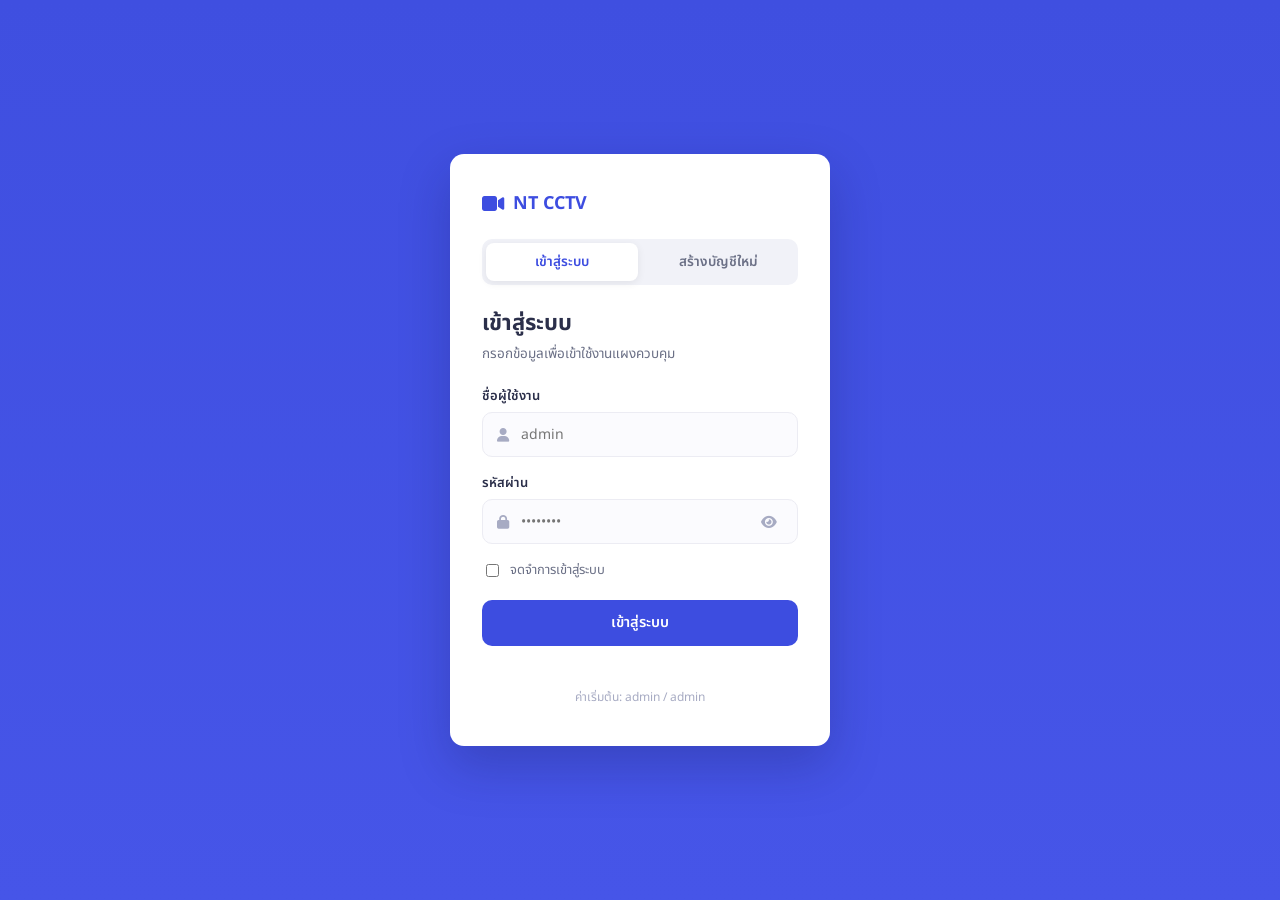
==== commit ad61717f: "Add password visibility toggle buttons for all password fields" ====
--- a/index.html
+++ b/index.html
@@ -21,7 +21,21 @@
 </head>
 <body>
 
-<div class="auth-toast" id="authToast" role="alert" aria-live="assertive" hidden></div>
+<!-- Auth Notification Modal -->
+<div class="modal-overlay" id="authModal" hidden>
+  <div class="modal modal-sm auth-modal">
+    <div class="auth-modal-body">
+      <div class="auth-modal-icon success" id="authModalIcon">
+        <i class="fa-solid fa-circle-check"></i>
+      </div>
+      <h2 class="auth-modal-title" id="authModalTitle">เข้าสู่ระบบสำเร็จ</h2>
+      <p class="auth-modal-desc" id="authModalDesc">กำลังพาคุณไปยังหน้าแดชบอร์ด...</p>
+      <div class="auth-modal-spinner">
+        <i class="fa-solid fa-circle-notch fa-spin"></i>
+      </div>
+    </div>
+  </div>
+</div>
 
 <div class="login-wrap">
   <div class="login-card">
@@ -53,6 +67,9 @@
         <div class="field-input">
           <i class="fa-solid fa-lock"></i>
           <input type="password" id="loginPass" placeholder="••••••••" autocomplete="current-password" required />
+          <button type="button" class="btn-toggle-pw" title="แสดง/ซ่อนรหัสผ่าน" aria-label="แสดง/ซ่อนรหัสผ่าน">
+            <i class="fa-solid fa-eye"></i>
+          </button>
         </div>
       </label>
 
@@ -85,6 +102,9 @@
         <div class="field-input">
           <i class="fa-solid fa-lock"></i>
           <input type="password" id="regPass" placeholder="อย่างน้อย 4 ตัวอักษร" autocomplete="new-password" required />
+          <button type="button" class="btn-toggle-pw" title="แสดง/ซ่อนรหัสผ่าน" aria-label="แสดง/ซ่อนรหัสผ่าน">
+            <i class="fa-solid fa-eye"></i>
+          </button>
         </div>
       </label>
 
@@ -93,6 +113,9 @@
         <div class="field-input">
           <i class="fa-solid fa-check-double"></i>
           <input type="password" id="regPassConfirm" placeholder="กรอกรหัสผ่านซ้ำอีกครั้ง" autocomplete="new-password" required />
+          <button type="button" class="btn-toggle-pw" title="แสดง/ซ่อนรหัสผ่าน" aria-label="แสดง/ซ่อนรหัสผ่าน">
+            <i class="fa-solid fa-eye"></i>
+          </button>
         </div>
       </label>
 
--- a/style.css
+++ b/style.css
@@ -136,6 +136,28 @@
   color: var(--text-dark);
 }
 
+.btn-toggle-pw {
+  background: transparent;
+  border: none;
+  padding: 4px 6px;
+  cursor: pointer;
+  color: var(--text-light);
+  display: flex;
+  align-items: center;
+  justify-content: center;
+  border-radius: 6px;
+  transition: color 0.15s ease, background-color 0.15s ease;
+  flex-shrink: 0;
+}
+.btn-toggle-pw:hover {
+  color: var(--blue-primary);
+  background: rgba(61, 77, 224, 0.08);
+}
+.btn-toggle-pw i {
+  font-size: 14px;
+  color: inherit;
+}
+
 .remember {
   display: flex;
   align-items: center;
@@ -208,38 +230,70 @@
   margin-top: 14px;
 }
 
-/* Toast Notification */
-.auth-toast {
-  position: fixed;
-  top: 24px;
-  left: 50%;
-  transform: translateX(-50%) translateY(-20px);
-  background: #ffffff;
-  color: var(--text-dark);
-  border-left: 4px solid var(--green);
-  padding: 13px 20px;
-  border-radius: 12px;
-  box-shadow: 0 10px 30px rgba(20, 25, 80, 0.15), 0 2px 6px rgba(0, 0, 0, 0.06);
-  display: flex;
-  align-items: center;
-  gap: 10px;
-  font-size: 14.5px;
-  font-weight: 600;
-  z-index: 9999;
-  opacity: 0;
-  transition: all 0.3s cubic-bezier(0.16, 1, 0.3, 1);
-  pointer-events: none;
-  max-width: 90vw;
-  box-sizing: border-box;
-}
-.auth-toast.show {
-  opacity: 1;
-  transform: translateX(-50%) translateY(0);
-}
-.auth-toast i {
+/* ===================== AUTH MODAL ===================== */
+.auth-modal {
+  text-align: center;
+  border-radius: 18px;
+  box-shadow: 0 25px 60px rgba(15, 20, 60, 0.35);
+  animation: authModalPop 0.25s cubic-bezier(0.16, 1, 0.3, 1) forwards;
+}
+
+@keyframes authModalPop {
+  0% {
+    opacity: 0;
+    transform: scale(0.92) translateY(10px);
+  }
+  100% {
+    opacity: 1;
+    transform: scale(1) translateY(0);
+  }
+}
+
+.auth-modal-body {
+  padding: 34px 26px 30px;
+  display: flex;
+  flex-direction: column;
+  align-items: center;
+}
+
+.auth-modal-icon {
+  width: 68px;
+  height: 68px;
+  border-radius: 50%;
+  display: flex;
+  align-items: center;
+  justify-content: center;
+  font-size: 32px;
+  margin-bottom: 16px;
+}
+
+.auth-modal-icon.success {
+  background: #e8f8f0;
   color: var(--green);
-  font-size: 18px;
-  flex-shrink: 0;
+}
+
+.auth-modal-icon.error {
+  background: #fdeaea;
+  color: var(--red);
+}
+
+.auth-modal-title {
+  font-size: 21px;
+  font-weight: 700;
+  color: var(--text-dark);
+  margin: 0 0 8px;
+}
+
+.auth-modal-desc {
+  font-size: 14px;
+  color: var(--text-mid);
+  margin: 0 0 18px;
+  line-height: 1.5;
+}
+
+.auth-modal-spinner {
+  color: var(--blue-primary);
+  font-size: 22px;
 }
 
 @media (max-width: 480px) {
@@ -261,13 +315,25 @@
   .auth-tabs {
     margin-bottom: 18px;
   }
-  .auth-toast {
-    top: 14px;
-    width: calc(100% - 28px);
-    max-width: calc(100% - 28px);
+  .auth-modal {
+    max-width: 320px;
+    border-radius: 16px;
+  }
+  .auth-modal-body {
+    padding: 26px 18px 22px;
+  }
+  .auth-modal-icon {
+    width: 56px;
+    height: 56px;
+    font-size: 26px;
+    margin-bottom: 14px;
+  }
+  .auth-modal-title {
+    font-size: 18px;
+  }
+  .auth-modal-desc {
     font-size: 13.5px;
-    padding: 11px 14px;
-    justify-content: center;
+    margin-bottom: 14px;
   }
 }
 
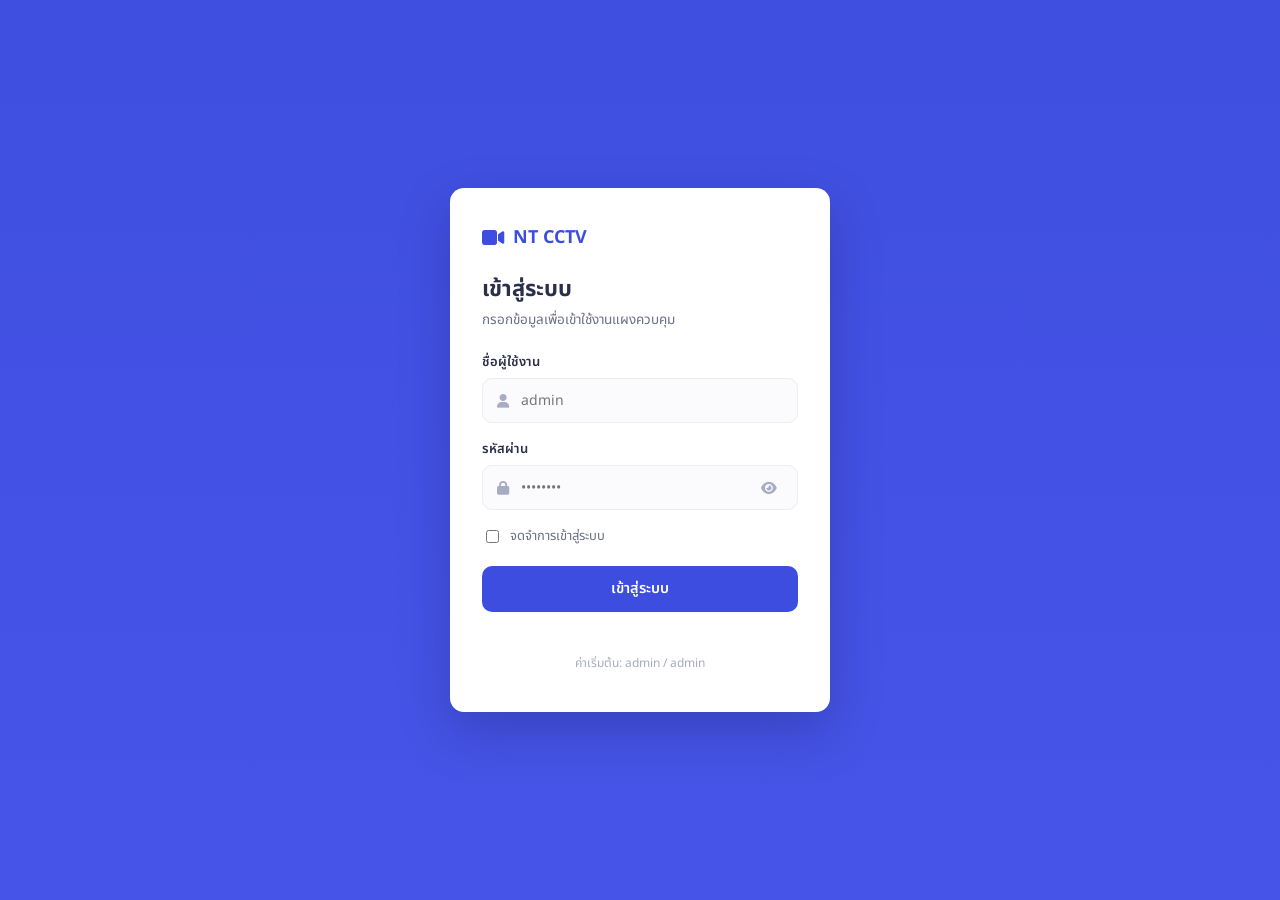
==== commit e88dc6bb: "Move user creation inside dashboard under admin-only settings, remove public registration" ====
--- a/index.html
+++ b/index.html
@@ -44,11 +44,6 @@
       <span>NT <b>CCTV</b></span>
     </div>
 
-    <div class="auth-tabs">
-      <button type="button" class="auth-tab active" id="tabLoginBtn">เข้าสู่ระบบ</button>
-      <button type="button" class="auth-tab" id="tabRegisterBtn">สร้างบัญชีใหม่</button>
-    </div>
-
     <!-- Login Form -->
     <form id="loginForm">
       <h1>เข้าสู่ระบบ</h1>
@@ -83,46 +78,6 @@
       <p class="login-success" id="loginSuccess" style="display:none;"></p>
       <p class="login-hint">ค่าเริ่มต้น: admin / admin</p>
     </form>
-
-    <!-- Register Form -->
-    <form id="registerForm" hidden>
-      <h1>สร้างบัญชีใหม่</h1>
-      <p class="login-sub">กำหนดชื่อผู้ใช้และรหัสผ่านเพื่อเข้าใช้งาน</p>
-
-      <label class="field">
-        <span>ชื่อผู้ใช้งาน</span>
-        <div class="field-input">
-          <i class="fa-solid fa-user"></i>
-          <input type="text" id="regUser" placeholder="ระบุชื่อผู้ใช้งาน" autocomplete="username" required />
-        </div>
-      </label>
-
-      <label class="field">
-        <span>รหัสผ่าน</span>
-        <div class="field-input">
-          <i class="fa-solid fa-lock"></i>
-          <input type="password" id="regPass" placeholder="อย่างน้อย 4 ตัวอักษร" autocomplete="new-password" required />
-          <button type="button" class="btn-toggle-pw" title="แสดง/ซ่อนรหัสผ่าน" aria-label="แสดง/ซ่อนรหัสผ่าน">
-            <i class="fa-solid fa-eye"></i>
-          </button>
-        </div>
-      </label>
-
-      <label class="field">
-        <span>ยืนยันรหัสผ่าน</span>
-        <div class="field-input">
-          <i class="fa-solid fa-check-double"></i>
-          <input type="password" id="regPassConfirm" placeholder="กรอกรหัสผ่านซ้ำอีกครั้ง" autocomplete="new-password" required />
-          <button type="button" class="btn-toggle-pw" title="แสดง/ซ่อนรหัสผ่าน" aria-label="แสดง/ซ่อนรหัสผ่าน">
-            <i class="fa-solid fa-eye"></i>
-          </button>
-        </div>
-      </label>
-
-      <button type="submit" class="btn-primary btn-block">สร้างบัญชีผู้ใช้</button>
-      <p class="login-error" id="regError"></p>
-      <p class="login-success" id="regSuccess" style="display:none;"></p>
-    </form>
   </div>
 </div>
 
--- a/style.css
+++ b/style.css
@@ -1136,6 +1136,82 @@
 }
 .restore-confirm[hidden] { display: none; }
 
+/* ===================== USER MANAGEMENT IN SETTINGS ===================== */
+.user-list {
+  display: flex;
+  flex-direction: column;
+  gap: 6px;
+  margin: 10px 0 14px;
+  max-height: 160px;
+  overflow-y: auto;
+}
+.user-row {
+  display: flex;
+  align-items: center;
+  justify-content: space-between;
+  padding: 8px 12px;
+  background: #fbfbfe;
+  border: 1px solid var(--border);
+  border-radius: 8px;
+  font-size: 13.5px;
+}
+.user-info {
+  display: flex;
+  align-items: center;
+  gap: 8px;
+  color: var(--text-dark);
+  font-weight: 500;
+}
+.user-info i {
+  color: var(--text-light);
+  font-size: 13px;
+}
+.badge-admin {
+  background: #eef2ff;
+  color: var(--blue-primary);
+  font-size: 11px;
+  font-weight: 700;
+  padding: 2px 7px;
+  border-radius: 6px;
+}
+.btn-del-user {
+  background: none;
+  border: none;
+  color: var(--red);
+  cursor: pointer;
+  padding: 4px 8px;
+  border-radius: 6px;
+  transition: all 0.15s;
+  font-size: 13px;
+}
+.btn-del-user:hover {
+  background: #fdeaea;
+}
+.add-user-box {
+  background: #fbfbfe;
+  border: 1px solid var(--border);
+  border-radius: 10px;
+  padding: 12px 14px;
+  margin-top: 10px;
+}
+.add-user-grid {
+  display: flex;
+  gap: 8px;
+  flex-wrap: wrap;
+  align-items: center;
+}
+.add-user-grid .field-input {
+  flex: 1;
+  min-width: 120px;
+  padding: 8px 12px;
+  background: #fff;
+}
+.add-user-grid button {
+  padding: 8px 16px;
+  font-size: 13px;
+  white-space: nowrap;
+}
+
 .code-block-head[hidden] {
   display: none;   /* display:flex ข้างล่างจะชนะ [hidden] ของเบราว์เซอร์ ถ้าไม่เขียนบรรทัดนี้ */
 }
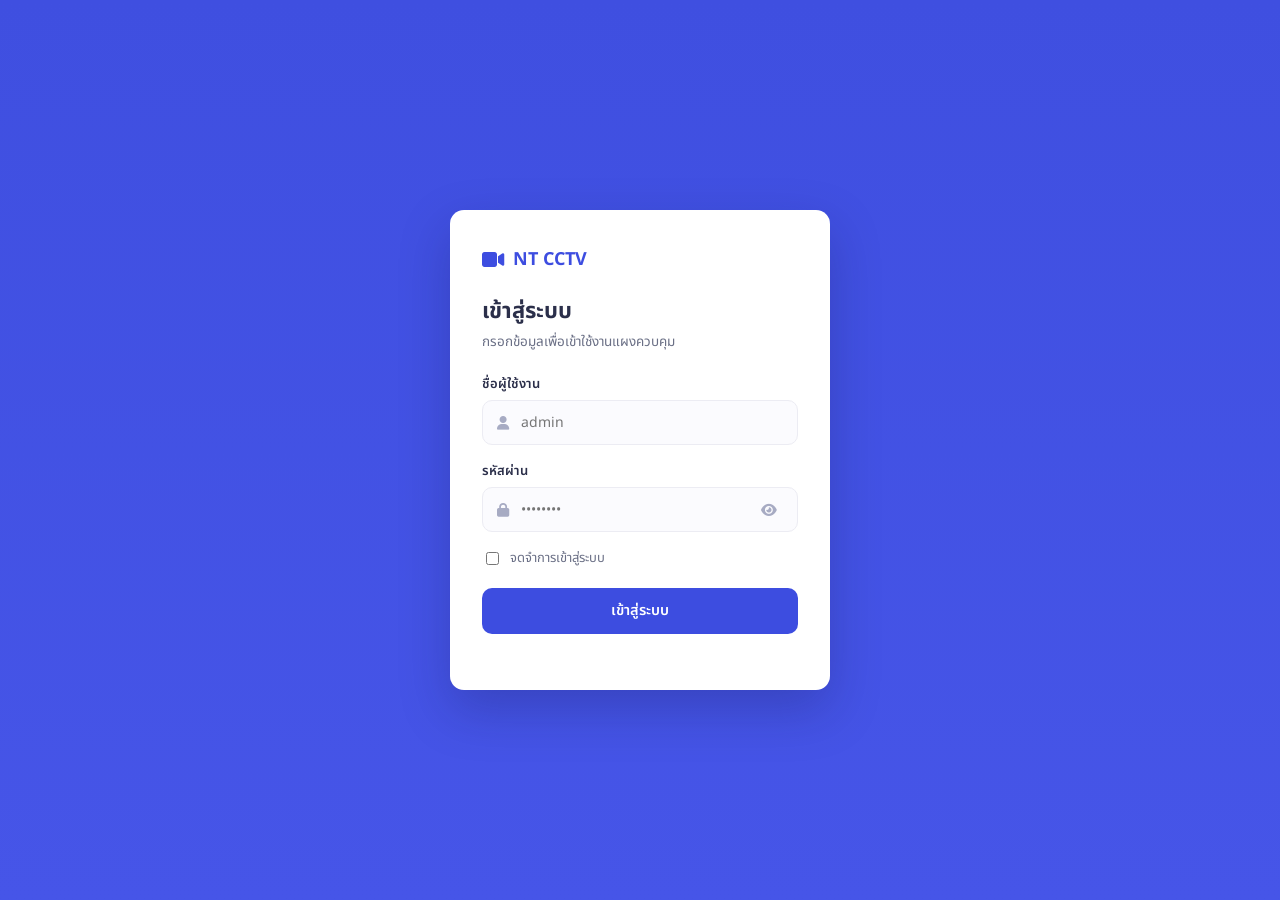
==== commit c85bd3e9: "Remove login hint from index.html" ====
--- a/index.html
+++ b/index.html
@@ -76,7 +76,6 @@
       <button type="submit" class="btn-primary btn-block">เข้าสู่ระบบ</button>
       <p class="login-error" id="loginError"></p>
       <p class="login-success" id="loginSuccess" style="display:none;"></p>
-      <p class="login-hint">ค่าเริ่มต้น: admin / admin</p>
     </form>
   </div>
 </div>
